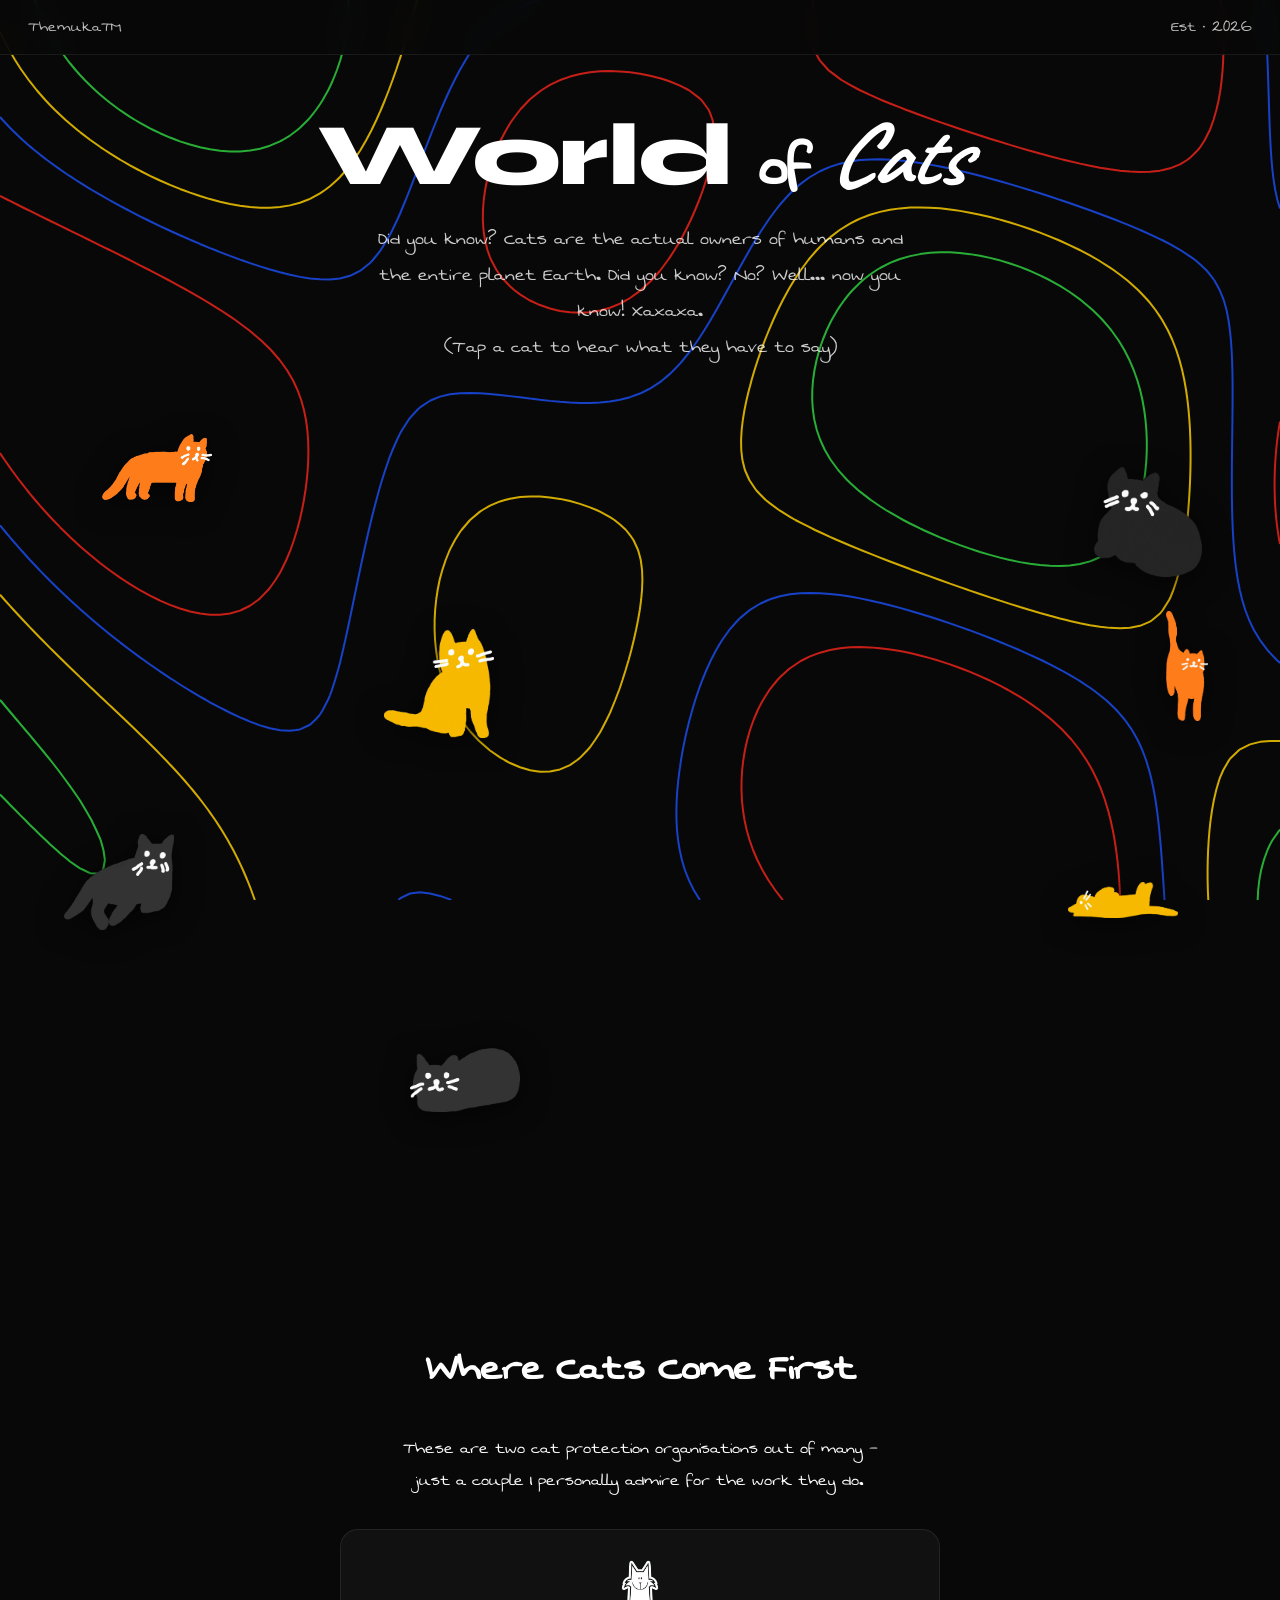
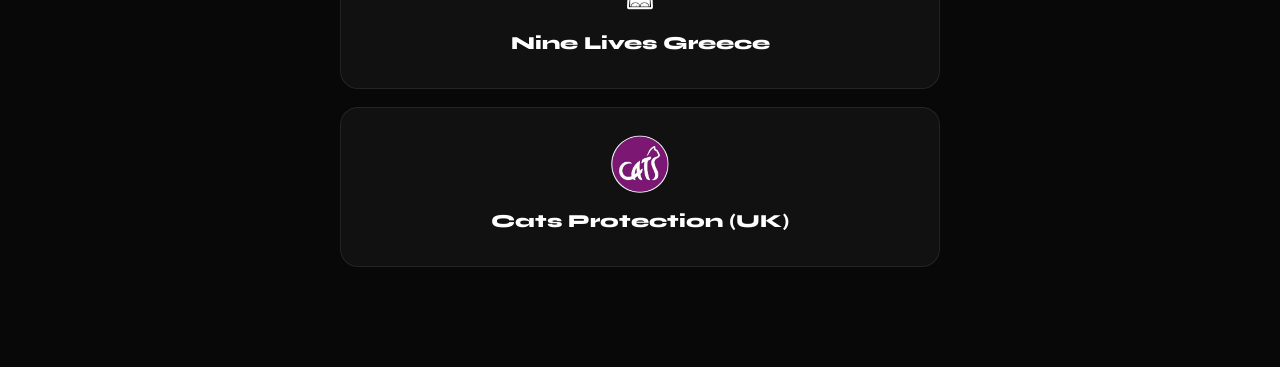
==== cats/index.html @ 342802bd "Update index.html" ====
<!DOCTYPE html>
<html lang="en">
<head>
  <meta charset="UTF-8" />
  <meta name="viewport" content="width=device-width, initial-scale=1.0" />
  <title>Themukaaa - I Love Cats</title>
  <link rel="icon" type="image/svg+xml" href="/assets/favicon.svg" />
  <link rel="stylesheet" href="/style.css" />
  <link href="https://fonts.googleapis.com/css2?family=Syne:wght@700;800&family=Caveat:wght@500;700&family=DM+Sans:wght@300;400;500&family=Swanky+and+Moo+Moo&display=swap" rel="stylesheet" />
  <style>

    /* HERO */
    .cats-hero {
      position: relative;
      z-index: 2;
      padding: 110px 28px 30px;
      text-align: center;
    }

    .cats-title {
      font-size: clamp(2.6rem, 9vw, 5.5rem);
      line-height: 1;
      letter-spacing: -0.02em;
      margin-bottom: 18px;
    }

    .cats-title .word-world {
      font-family: 'Syne', sans-serif;
      font-weight: 800;
      color: #ffffff;
    }

    .cats-title .word-of {
      font-family: 'Swanky and Moo Moo', cursive;
      font-size: 0.8em;
      color: #ffffff;
    }

    .cats-title .word-cats {
      font-family: 'Caveat', cursive;
      font-weight: 700;
      font-style: italic;
      color: #ffffff;
    }

    .cats-hero p {
      font-family: 'Swanky and Moo Moo', cursive;
      font-size: clamp(1rem, 3vw, 1.4rem);
      color: rgba(255,255,255,0.8);
      max-width: 540px;
      margin: 0 auto;
      line-height: 1.6;
    }


    .cats-tap-hint {
      font-family: 'Swanky and Moo Moo', cursive;
      font-size: clamp(0.95rem, 2.8vw, 1.2rem);
      color: rgba(255,255,255,0.55);
      margin-top: 22px;
    }

    /* CAT SCATTER FIELD */
    .cats-field {
      position: relative;
      z-index: 2;
      width: 100%;
      min-height: 900px;
      padding: 20px 0;
    }

    .cat-item {
      position: absolute;
      cursor: pointer;
      -webkit-tap-highlight-color: transparent;
    }

    .cat-img {
      width: 110px;
      height: 110px;
      object-fit: contain;
      filter: drop-shadow(0 5px 14px rgba(0,0,0,0.6));
      transition: transform 0.3s ease;
    }

    .cat-item.active .cat-img,
    .cat-item:hover .cat-img {
      transform: scale(1.08) translateY(-3px);
    }

    .cat-bubble {
      position: absolute;
      bottom: 115%;
      left: 50%;
      transform: translateX(-50%) translateY(6px);
      width: 230px;
      background: #161616;
      border: 1px solid rgba(255,255,255,0.15);
      border-radius: 16px;
      padding: 14px 16px;
      font-family: 'Swanky and Moo Moo', cursive;
      font-size: 0.95rem;
      color: rgba(255,255,255,0.85);
      line-height: 1.45;
      text-align: center;
      opacity: 0;
      pointer-events: none;
      transition: opacity 0.25s ease, transform 0.25s ease;
      z-index: 10;
      box-shadow: 0 10px 30px rgba(0,0,0,0.5);
    }

    .cat-item.active .cat-bubble {
      opacity: 1;
      transform: translateX(-50%) translateY(0);
      pointer-events: auto;
    }

    /* When cat is near left edge, shift bubble right */
    .cat-item.edge-left .cat-bubble {
      left: 0;
      transform: translateX(0) translateY(6px);
    }
    .cat-item.edge-left.active .cat-bubble {
      transform: translateX(0) translateY(0);
    }
    .cat-item.edge-left .cat-bubble::after {
      left: 30px;
      transform: translateX(0);
    }

    /* When cat is near right edge, shift bubble left */
    .cat-item.edge-right .cat-bubble {
      left: auto;
      right: 0;
      transform: translateX(0) translateY(6px);
    }
    .cat-item.edge-right.active .cat-bubble {
      transform: translateX(0) translateY(0);
    }
    .cat-item.edge-right .cat-bubble::after {
      left: auto;
      right: 30px;
      transform: translateX(0);
    }

    .cat-bubble::after {
      content: '';
      position: absolute;
      top: 100%;
      left: 50%;
      transform: translateX(-50%);
      border: 8px solid transparent;
      border-top-color: #161616;
    }

    .bubble-label {
      font-family: 'Syne', sans-serif;
      font-size: 0.7rem;
      font-weight: 700;
      letter-spacing: 0.08em;
      text-transform: uppercase;
      color: #F5C800;
      display: block;
      margin-bottom: 6px;
    }

    /* WHERE CATS COME FIRST */
    .charity-section {
      position: relative;
      z-index: 2;
      max-width: 640px;
      margin: 0 auto;
      padding: 40px 20px 100px;
      text-align: center;
    }

    .charity-heading {
      font-family: 'Swanky and Moo Moo', cursive;
      font-size: clamp(1.8rem, 6vw, 2.8rem);
      color: #ffffff;
      margin-bottom: 32px;
    }


    .charity-intro {
      font-family: 'Swanky and Moo Moo', cursive;
      font-size: clamp(1rem, 2.8vw, 1.25rem);
      color: #ffffff;
      max-width: 480px;
      margin: 0 auto 32px;
      line-height: 1.6;
    }

    .charity-grid {
      display: flex;
      flex-direction: column;
      gap: 18px;
    }

    .charity-card {
      display: flex;
      flex-direction: column;
      align-items: center;
      text-align: center;
      background: rgba(255,255,255,0.04);
      border: 1px solid rgba(255,255,255,0.08);
      border-radius: 18px;
      padding: 24px 22px;
      text-decoration: none;
      transition: background 0.3s, transform 0.3s, border-color 0.3s;
    }

    .charity-logo {
      width: 64px;
      height: 64px;
      object-fit: contain;
      margin-bottom: 14px;
    }

    .charity-card:hover {
      background: rgba(255,255,255,0.08);
      border-color: rgba(255,255,255,0.2);
      transform: translateY(-3px);
    }

    .charity-name {
      font-family: 'Syne', sans-serif;
      font-size: 1.15rem;
      font-weight: 800;
      color: #ffffff;
      margin-bottom: 10px;
    }

    .charity-desc {
      font-family: 'Swanky and Moo Moo', cursive;
      font-size: 1rem;
      color: rgba(255,255,255,0.55);
      line-height: 1.6;
      text-align: center;
    }

  </style>
</head>
<body>
  <canvas id="bgCanvas"></canvas>

  <!-- Navbar -->
  <nav class="navbar">
    <a href="/" class="nav-name" style="text-decoration:none">Themuka&#8482;</a>
    <span class="nav-est">Est · 2026</span>
  </nav>

  <!-- Hero -->
  <div class="cats-hero">
    <h1 class="cats-title">
      <span class="word-world">World </span><span class="word-of">of </span><span class="word-cats">Cats</span>
    </h1>
    <p>Did you know? Cats are the actual owners of humans and the entire planet Earth. Did you know? No? Well... now you know! Xaxaxa.</p>
    <p class="cats-tap-hint">(Tap a cat to hear what they have to say)</p>
  </div>

  <!-- Scattered cat stickers with fun facts -->
  <div class="cats-field" id="catsField">

    <div class="cat-item" style="top:2%;left:8%">
      <img src="/assets/stickers/cat-1.png" class="cat-img" alt="Cat 1" />
      <div class="cat-bubble">
        Did you know that all orange cats are crazy? Xaxax
      </div>
    </div>

    <div class="cat-item" style="top:8%;right:6%">
      <img src="/assets/stickers/cat-2.png" class="cat-img" alt="Cat 2" />
      <div class="cat-bubble">
        If I look at you and slowly blink, I'm basically saying "I love you" and "I trust you." It's the highest compliment a cat can give!
      </div>
    </div>

    <div class="cat-item" style="top:26%;left:30%">
      <img src="/assets/stickers/cat-3.png" class="cat-img" alt="Cat 3" />
      <div class="cat-bubble">
        Did you know my whiskers are as wide as my body? They help me calculate if I can fit through that tiny hole (I usually can)
      </div>
    </div>

    <div class="cat-item" style="top:24%;right:3%">
      <img src="/assets/stickers/cat-4.png" class="cat-img" alt="Cat 4" />
      <div class="cat-bubble">
        Just like your fingerprints, my nose print is 100% unique. No other cat in the world has a nose pattern like mine.
      </div>
    </div>

    <div class="cat-item" style="top:48%;left:5%">
      <img src="/assets/stickers/cat-5.png" class="cat-img" alt="Cat 5" />
      <div class="cat-bubble">
        When my whiskers twitch in my sleep, I'm probably dreaming about catching a giant laser pointer. Don't wake me up, I'm winning!
      </div>
    </div>

    <div class="cat-item" style="top:50%;right:8%">
      <img src="/assets/stickers/cat-6.png" class="cat-img" alt="Cat 6" />
      <div class="cat-bubble">
        Did you know I have legendary hearing? I can hear you opening a treat bag from three rooms away, but when you call my name... I'm just choosing to ignore you. Xaxaxa.
      </div>
    </div>

    <div class="cat-item" style="top:70%;left:32%">
      <img src="/assets/stickers/cat-7.png" class="cat-img" alt="Cat 7" />
      <div class="cat-bubble">
        Just like your fingerprints, my nose print is 100% unique. No other cat in the world has a nose pattern like mine.
      </div>
    </div>

  </div>

  <!-- Where Cats Come First -->
  <div class="charity-section">
    <h2 class="charity-heading">Where Cats Come First</h2>
    <p class="charity-intro">These are two cat protection organisations out of many — just a couple I personally admire for the work they do.</p>
    <div class="charity-grid">

      <a class="charity-card" href="https://www.ninelivesgreece.com/" target="_blank" rel="noopener">
        <img src="/assets/photos/nlg.svg" class="charity-logo" alt="Nine Lives Greece" />
        <p class="charity-name">Nine Lives Greece</p>
      </a>

      <a class="charity-card" href="https://www.cats.org.uk/" target="_blank" rel="noopener">
        <img src="/assets/photos/cpuk.svg" class="charity-logo" alt="Cats Protection UK" />
        <p class="charity-name">Cats Protection (UK)</p>
      </a>

    </div>
  </div>

  <script src="/script.js"></script>
  <script>
    // Tap to open/close fun fact bubbles - works on mobile and desktop
    const catItems = document.querySelectorAll('.cat-item');

    // Detect cats near screen edges and tag them so bubble shifts inward
    function tagEdgeCats() {
      const screenW = window.innerWidth;
      catItems.forEach(item => {
        item.classList.remove('edge-left', 'edge-right');
        const rect = item.getBoundingClientRect();
        const centerX = rect.left + rect.width / 2;

        if (centerX < 140) {
          item.classList.add('edge-left');
        } else if (centerX > screenW - 140) {
          item.classList.add('edge-right');
        }
      });
    }

    tagEdgeCats();
    window.addEventListener('resize', tagEdgeCats);

    catItems.forEach(item => {
      item.addEventListener('click', (e) => {
        e.stopPropagation();
        const wasActive = item.classList.contains('active');
        catItems.forEach(c => c.classList.remove('active'));
        if (!wasActive) {
          item.classList.add('active');
        }
      });
    });

    // Tap anywhere else closes the open bubble
    document.addEventListener('click', () => {
      catItems.forEach(c => c.classList.remove('active'));
    });
  </script>
</body>
</html>
---- style.css ----
/* THEMUKAAA.COM - Stylesheet v3 */

* {
  box-sizing: border-box;
  margin: 0;
  padding: 0;
}

:root {
  --red: #E8241A;
  --blue: #1A4CE8;
  --yellow: #F5C800;
  --green: #2ECC40;
  --white: #FFFFFF;
  --black: #080808;
}

html {
  scroll-behavior: smooth;
}

body {
  background: #080808;
  color: #ffffff;
  font-family: 'DM Sans', sans-serif;
  overflow-x: hidden;
}

/* CANVAS BACKGROUND */
#bgCanvas {
  position: fixed;
  top: 0;
  left: 0;
  width: 100%;
  height: 100%;
  z-index: 0;
  opacity: 1;
  pointer-events: none;
}

/* NAVBAR */
.navbar {
  position: fixed;
  top: 0;
  left: 0;
  right: 0;
  z-index: 100;
  display: flex;
  align-items: center;
  justify-content: space-between;
  padding: 14px 28px;
  background: rgba(8, 8, 8, 0.9);
  backdrop-filter: blur(10px);
  border-bottom: 1px solid rgba(255, 255, 255, 0.07);
}

.nav-name {
  font-family: 'Swanky and Moo Moo', cursive;
  font-size: 1.1rem;
  color: rgba(255, 255, 255, 0.75);
}

.nav-est {
  font-family: 'Swanky and Moo Moo', cursive;
  font-size: 1.1rem;
  color: rgba(255, 255, 255, 0.75);
}

.nav-logo img {
  height: 44px;
  width: 44px;
  object-fit: contain;
}

/* HERO */
.hero {
  position: relative;
  z-index: 1;
  min-height: 100vh;
  display: flex;
  flex-direction: column;
  align-items: center;
  justify-content: center;
  padding: 100px 24px 80px;
  overflow: hidden;
}

.hero-text {
  text-align: center;
  position: relative;
  z-index: 2;
}

.welcome-line {
  font-family: 'Swanky and Moo Moo', cursive;
  font-size: clamp(2rem, 5vw, 3rem);
  color: rgba(255, 255, 255, 0.9);
  margin-bottom: 8px;
}

.hero-title {
  font-size: clamp(3rem, 10vw, 6.5rem);
  line-height: 0.93;
  letter-spacing: -0.02em;
}

.port {
  font-family: 'Syne', sans-serif;
  font-weight: 800;
  color: #ffffff;
}

.folio {
  font-family: 'Caveat', cursive;
  font-weight: 700;
  color: #ffffff;
  font-style: italic;
}

/* FLOATING SHAPE IMAGES */
.deco-shape {
  position: absolute;
  pointer-events: none;
  z-index: 1;
  animation: floatShape linear infinite;
  filter: drop-shadow(0 4px 12px rgba(0,0,0,0.4));
}

@keyframes floatShape {
  0%   { transform: translateY(0px) rotate(0deg); }
  33%  { transform: translateY(-12px) rotate(6deg); }
  66%  { transform: translateY(7px) rotate(-4deg); }
  100% { transform: translateY(0px) rotate(0deg); }
}


/* HERO LOGO */
.hero-logo {
  margin-bottom: 20px;
}

.hero-logo img {
  height: 70px;
  width: 70px;
  object-fit: contain;
  filter: invert(1);
}

/* DIGITAL GARDEN */
.digital-garden {
  font-family: 'Swanky and Moo Moo', cursive;
  font-size: clamp(1rem, 3vw, 1.5rem);
  color: rgba(255, 255, 255, 0.45);
  margin-top: 8px;
  letter-spacing: 0.02em;
}

/* SCROLL HINT */
.scroll-hint {
  position: absolute;
  bottom: 28px;
  left: 50%;
  transform: translateX(-50%);
  display: flex;
  flex-direction: column;
  align-items: center;
  gap: 4px;
  font-family: 'Swanky and Moo Moo', cursive;
  font-size: 1rem;
  color: rgba(255, 255, 255, 0.4);
  animation: scrollBounce 2s ease-in-out infinite;
  z-index: 2;
}

@keyframes scrollBounce {
  0%, 100% { transform: translateX(-50%) translateY(0); }
  50%       { transform: translateX(-50%) translateY(7px); }
}

/* STICKERS SECTION */
.stickers-section {
  position: relative;
  z-index: 1;
}

.stickers-canvas {
  position: relative;
  width: 100%;
  min-height: 950px;
  padding: 60px 40px;
}

.sticker-item {
  position: absolute;
  display: flex;
  flex-direction: column;
  align-items: center;
  gap: 8px;
  text-align: center;
  max-width: 120px;
  cursor: default;
}

.sticker-item[data-modal] {
  cursor: pointer;
}

.sticker-item[data-modal]:hover .sticker-img {
  filter: drop-shadow(0 5px 12px rgba(0, 0, 0, 0.6));
  transform: scale(1.07) translateY(-4px);
}

.sticker-item.no-modal:hover .sticker-img {
  filter: drop-shadow(0 5px 12px rgba(0, 0, 0, 0.6));
  transform: scale(1.04) translateY(-2px);
}

.sticker-img {
  width: 100px;
  height: 100px;
  object-fit: contain;
  filter: drop-shadow(0 5px 12px rgba(0, 0, 0, 0.6));
  transition: filter 0.3s ease, transform 0.3s ease;
}

.sticker-label {
  font-family: 'Swanky and Moo Moo', cursive;
  font-size: 1.05rem;
  color: rgba(255, 255, 255, 0.8);
  line-height: 1.2;
  white-space: nowrap;
}


/* STICKER LINKS */
.sticker-link {
  text-decoration: none;
  color: inherit;
  cursor: pointer;
}

.sticker-link:hover .sticker-img {
  filter: drop-shadow(0 5px 12px rgba(0, 0, 0, 0.6));
  transform: scale(1.07) translateY(-4px);
}

.sticker-link:hover .sticker-label {
  color: rgba(255, 255, 255, 1);
}

/* MADE BY ME SECTION */
.made-section {
  position: relative;
  z-index: 1;
  min-height: 100vh;
  display: flex;
  flex-direction: column;
  align-items: center;
  justify-content: center;
  padding: 80px 24px 100px;
  overflow: hidden;
}

.made-title-wrap {
  text-align: center;
  margin-bottom: 60px;
  position: relative;
  z-index: 2;
  width: 100%;
}

.made-inline {
  display: flex;
  flex-wrap: wrap;
  justify-content: center;
  align-items: baseline;
  gap: 0 12px;
}

.made-sub {
  font-family: 'Swanky and Moo Moo', cursive;
  font-size: clamp(1.3rem, 3.5vw, 2rem);
  color: rgba(255, 255, 255, 0.75);
  margin-bottom: 6px;
}

.made-title {
  font-family: 'Syne', sans-serif;
  font-size: clamp(1.8rem, 5vw, 3.2rem);
  font-weight: 800;
  color: #ffffff;
  letter-spacing: -0.02em;
}

.brands-grid {
  display: grid;
  grid-template-columns: repeat(2, 1fr);
  gap: 24px 32px;
  position: relative;
  z-index: 2;
  max-width: 480px;
  width: 100%;
}

.brand-item {
  display: flex;
  flex-direction: column;
  align-items: center;
  gap: 10px;
  padding: 20px 16px;
  border: 1px solid rgba(255, 255, 255, 0.09);
  border-radius: 16px;
  background: rgba(255, 255, 255, 0.02);
  cursor: pointer;
  transition: background 0.3s ease, border-color 0.3s ease, transform 0.3s ease;
}

.brand-item:hover {
  background: rgba(255, 255, 255, 0.06);
  border-color: rgba(255, 255, 255, 0.2);
  transform: translateY(-4px);
}

.brand-item img {
  height: 50px;
  object-fit: contain;
  max-width: 100%;
}

.brand-item span {
  font-family: 'DM Sans', sans-serif;
  font-size: 0.8rem;
  font-weight: 400;
  letter-spacing: 0.06em;
  color: rgba(255, 255, 255, 0.55);
  text-transform: uppercase;
}

/* FOOTER */
.footer {
  position: relative;
  z-index: 1;
  display: grid;
  grid-template-columns: repeat(3, 1fr);
  gap: 24px;
  padding: 48px 36px 32px;
  border-top: 1px solid rgba(255, 255, 255, 0.08);
  background: rgba(0, 0, 0, 0.5);
}

.footer-col {
  display: flex;
  flex-direction: column;
  gap: 10px;
}

.footer-col h4 {
  font-family: 'Swanky and Moo Moo', cursive;
  font-size: 1.2rem;
  color: rgba(255, 255, 255, 0.9);
  margin-bottom: 4px;
}

.footer-col a {
  font-family: 'Swanky and Moo Moo', cursive;
  font-size: 1.05rem;
  color: rgba(255, 255, 255, 0.45);
  text-decoration: none;
  transition: color 0.2s ease;
}

.footer-col a:hover {
  color: rgba(255, 255, 255, 0.85);
}

.footer-copy {
  grid-column: 1 / -1;
  text-align: center;
  font-family: 'Swanky and Moo Moo', cursive;
  font-size: 1rem;
  color: rgba(255, 255, 255, 0.25);
  padding-top: 20px;
  border-top: 1px solid rgba(255, 255, 255, 0.05);
  margin-top: 8px;
}

/* RESPONSIVE */
@media (max-width: 480px) {
  .navbar {
    padding: 12px 18px;
  }

  .nav-logo img {
    height: 36px;
    width: 36px;
  }

  .stickers-canvas {
    min-height: 820px;
  }

  .sticker-img {
    width: 82px;
    height: 82px;
  }

  .sticker-item {
    max-width: 100px;
  }

  .brands-grid {
    gap: 16px;
  }

  .footer {
    grid-template-columns: 1fr;
    padding: 36px 20px 28px;
    gap: 20px;
  }

  .footer-copy {
    grid-column: 1;
  }
}

/* SUB PAGES */
.page-content {
  position: relative;
  z-index: 1;
  min-height: 100vh;
  padding: 120px 28px 80px;
  max-width: 600px;
  margin: 0 auto;
}

.page-title {
  font-family: 'Swanky and Moo Moo', cursive;
  font-size: clamp(2.5rem, 8vw, 4rem);
  color: #ffffff;
  margin-bottom: 32px;
}

.page-body {
  font-family: 'Swanky and Moo Moo', cursive;
  font-size: 1.2rem;
  color: rgba(255, 255, 255, 0.7);
  line-height: 1.8;
}

.anime-list {
  list-style: none;
  display: flex;
  flex-direction: column;
  gap: 4px;
  counter-reset: anime-counter;
}

.anime-list li {
  counter-increment: anime-counter;
  font-family: 'Swanky and Moo Moo', cursive;
  font-size: 1.4rem;
  color: rgba(255, 255, 255, 0.85);
  padding: 14px 0;
  border-bottom: 1px solid rgba(255, 255, 255, 0.07);
}

.anime-list li::before {
  content: counter(anime-counter) ". ";
  color: #F5C800;
  font-weight: 700;
}

.music-list {
  list-style: none;
  display: flex;
  flex-direction: column;
  gap: 4px;
}

.music-list li {
  font-family: 'Swanky and Moo Moo', cursive;
  font-size: 1.4rem;
  color: rgba(255, 255, 255, 0.85);
  padding: 14px 0;
  border-bottom: 1px solid rgba(255, 255, 255, 0.07);
}

/* LEGAL PAGE */
.legal-heading {
  font-family: 'Swanky and Moo Moo', cursive;
  font-size: 1.8rem;
  color: rgba(255, 255, 255, 0.85);
  margin-top: 40px;
  margin-bottom: 14px;
}

.legal-updated {
  font-family: 'Swanky and Moo Moo', cursive;
  font-size: 1rem;
  color: rgba(255, 255, 255, 0.3);
  margin-top: 48px;
}
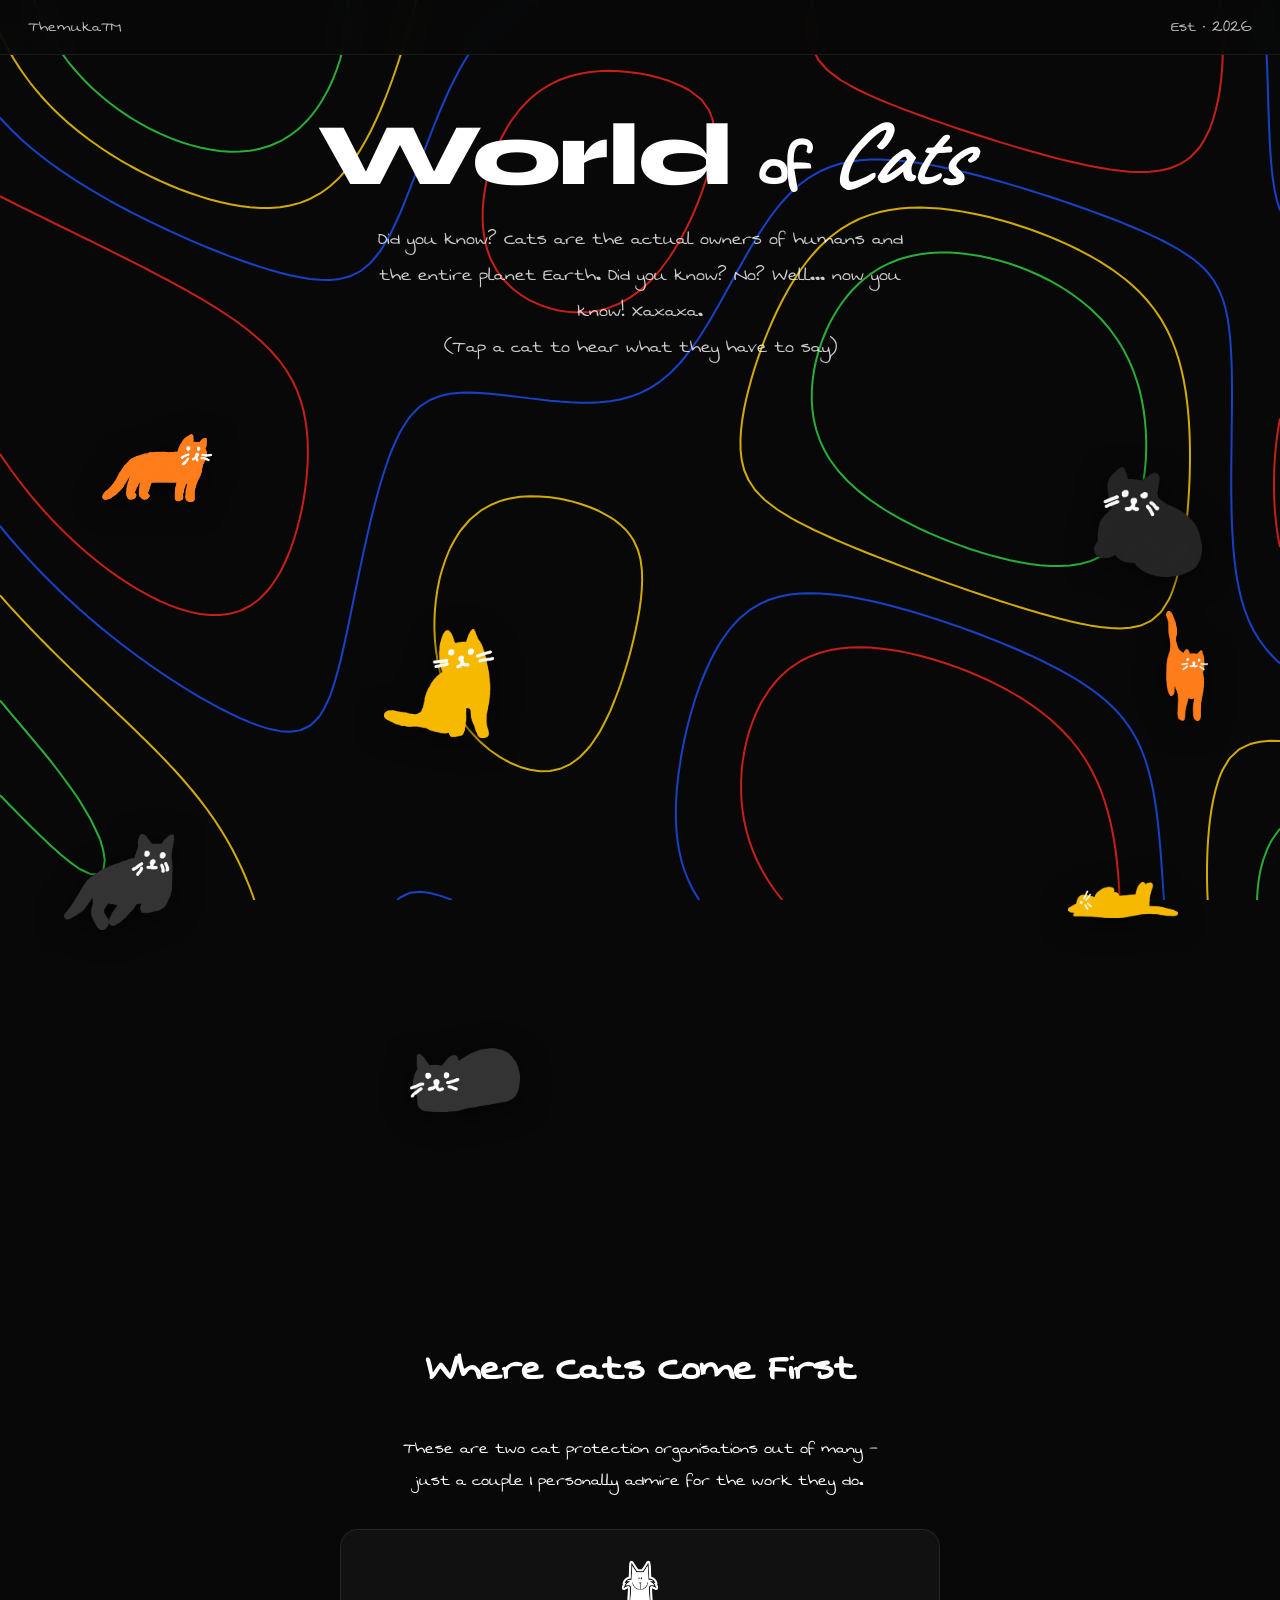
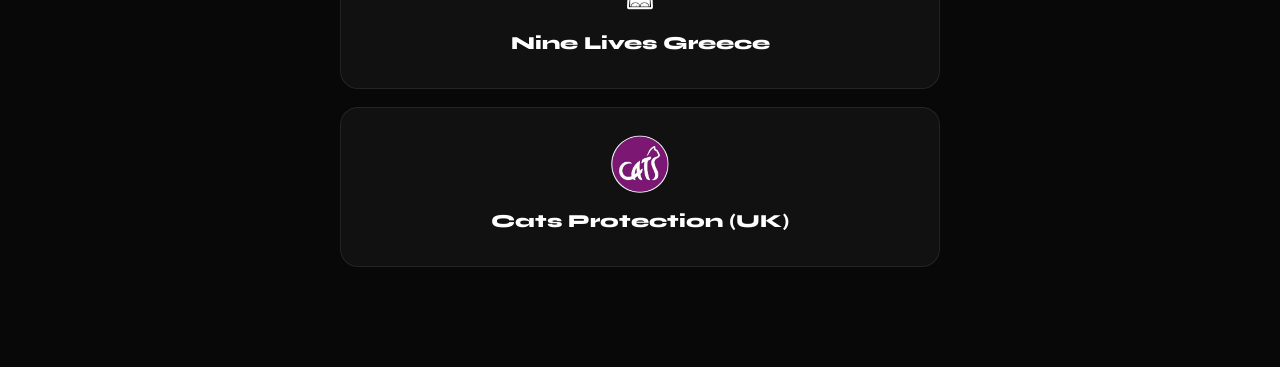
==== commit 2ee4c864: "Fix HTML encoding issues in index.html" ====
--- a/cats/index.html
+++ b/cats/index.html
@@ -287,7 +287,7 @@
     <div class="cat-item" style="top:24%;right:3%">
       <img src="/assets/stickers/cat-4.png" class="cat-img" alt="Cat 4" />
       <div class="cat-bubble">
-        Just like your fingerprints, my nose print is 100% unique. No other cat in the world has a nose pattern like mine.
+        Physics has nothing on me.
       </div>
     </div>
 
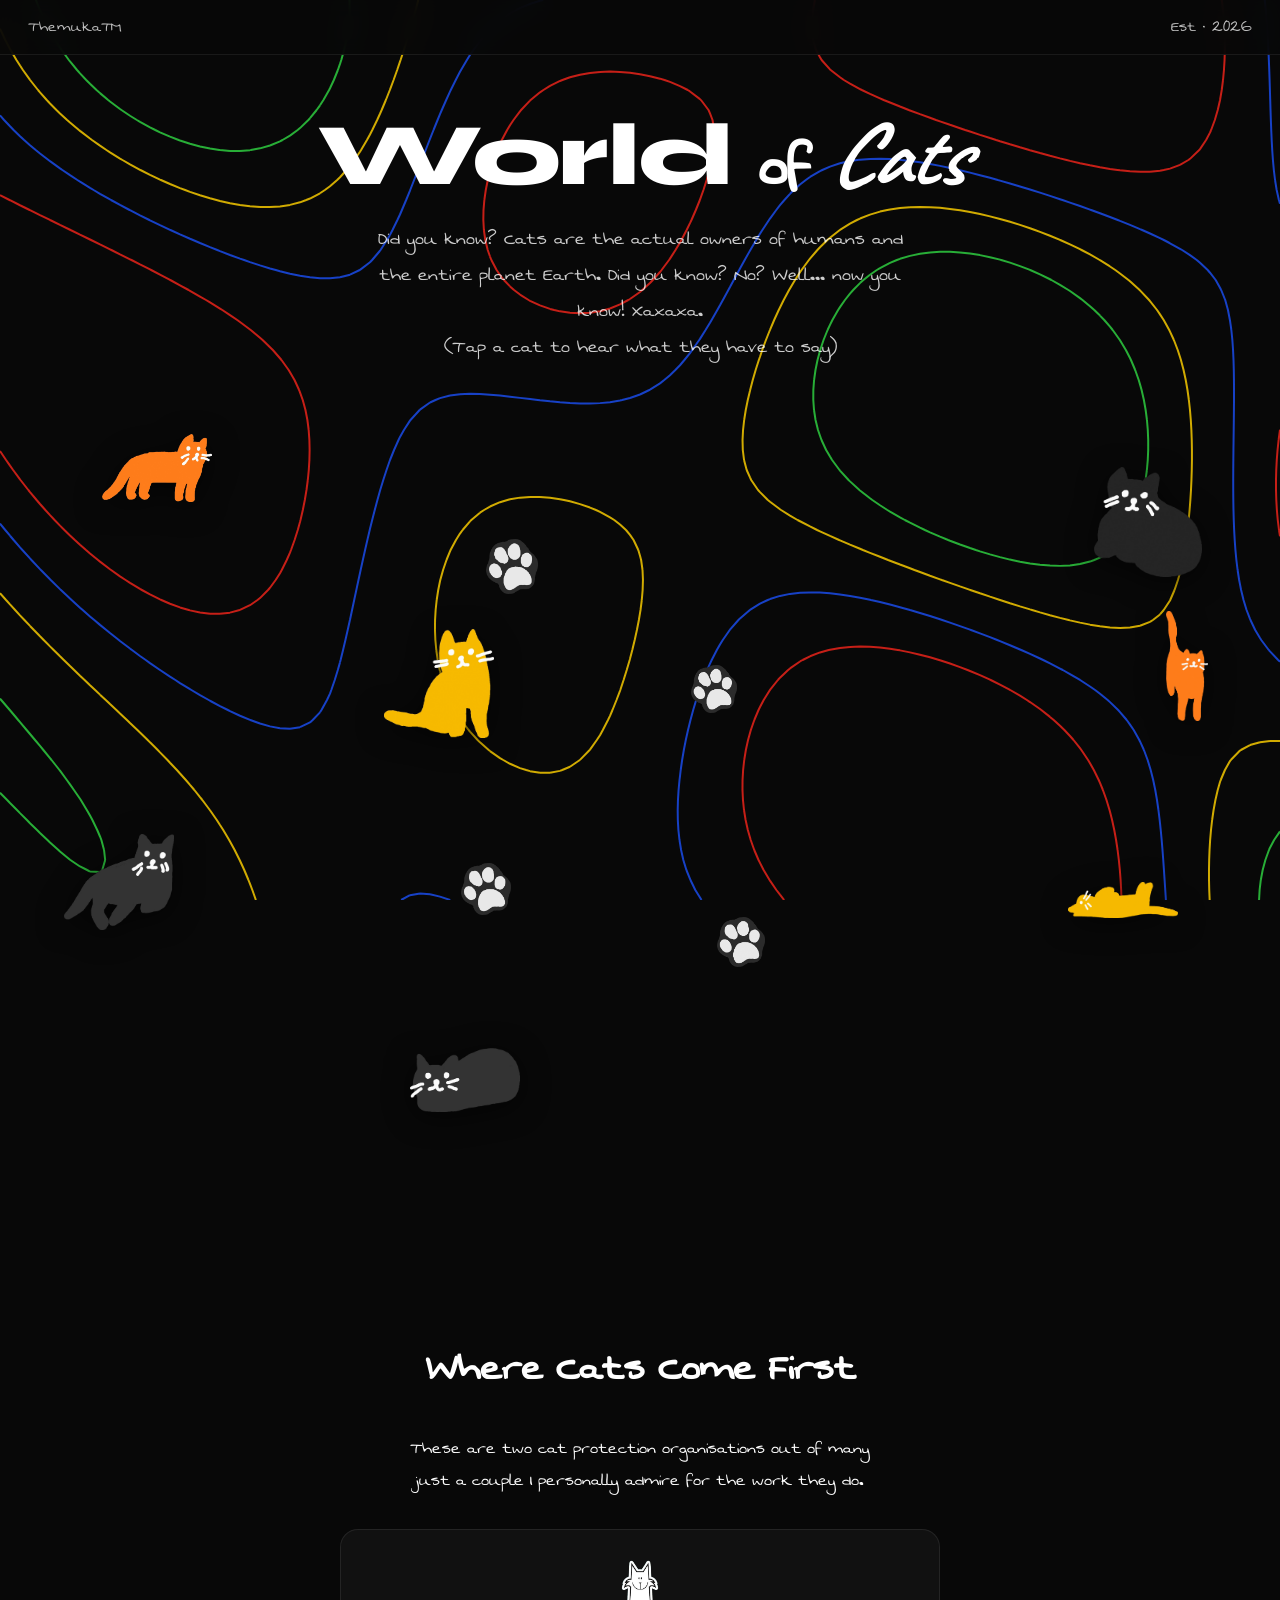
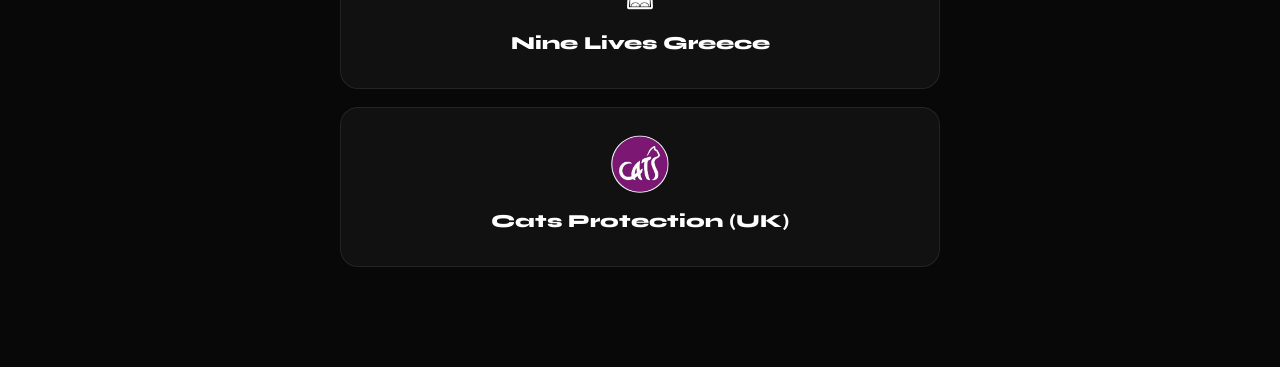
==== commit a5ed6129: "Fix HTML encoding issues in index.html" ====
--- a/cats/index.html
+++ b/cats/index.html
@@ -60,6 +60,14 @@
       margin-top: 22px;
     }
 
+
+    .cat-paw {
+      position: absolute;
+      pointer-events: none;
+      z-index: 1;
+      animation: floatShape linear infinite;
+    }
+
     /* CAT SCATTER FIELD */
     .cats-field {
       position: relative;
@@ -280,7 +288,7 @@
     <div class="cat-item" style="top:26%;left:30%">
       <img src="/assets/stickers/cat-3.png" class="cat-img" alt="Cat 3" />
       <div class="cat-bubble">
-        Did you know my whiskers are as wide as my body? They help me calculate if I can fit through that tiny hole (I usually can)
+        Did you know my whiskers are as wide as my body? They help me calculate if I can fit through that tiny hole (I usually can.)
       </div>
     </div>
 
@@ -301,9 +309,15 @@
     <div class="cat-item" style="top:50%;right:8%">
       <img src="/assets/stickers/cat-6.png" class="cat-img" alt="Cat 6" />
       <div class="cat-bubble">
-        Did you know I have legendary hearing? I can hear you opening a treat bag from three rooms away, but when you call my name... I'm just choosing to ignore you. Xaxaxa.
-      </div>
-    </div>
+        Did you know I have legendary hearing? I can hear you opening a treat bag from three rooms away, but when you call my name... I'm just choosing to ignore you Xaxaxa.
+      </div>
+    </div>
+
+    <!-- Cat paws scattered in the gaps -->
+    <img src="/assets/stickers/cat-paw-1.png" class="cat-paw" style="top:16%;left:38%;width:52px;animation-delay:0.5s;animation-duration:8s" alt="" />
+    <img src="/assets/stickers/cat-paw-2.png" class="cat-paw" style="top:30%;left:54%;width:46px;animation-delay:2s;animation-duration:10s" alt="" />
+    <img src="/assets/stickers/cat-paw-3.png" class="cat-paw" style="top:52%;left:36%;width:50px;animation-delay:1s;animation-duration:7s" alt="" />
+    <img src="/assets/stickers/cat-paw-4.png" class="cat-paw" style="top:58%;left:56%;width:48px;animation-delay:1.8s;animation-duration:9s" alt="" />
 
     <div class="cat-item" style="top:70%;left:32%">
       <img src="/assets/stickers/cat-7.png" class="cat-img" alt="Cat 7" />
@@ -317,7 +331,7 @@
   <!-- Where Cats Come First -->
   <div class="charity-section">
     <h2 class="charity-heading">Where Cats Come First</h2>
-    <p class="charity-intro">These are two cat protection organisations out of many — just a couple I personally admire for the work they do.</p>
+    <p class="charity-intro">These are two cat protection organisations out of many just a couple I personally admire for the work they do.</p>
     <div class="charity-grid">
 
       <a class="charity-card" href="https://www.ninelivesgreece.com/" target="_blank" rel="noopener">
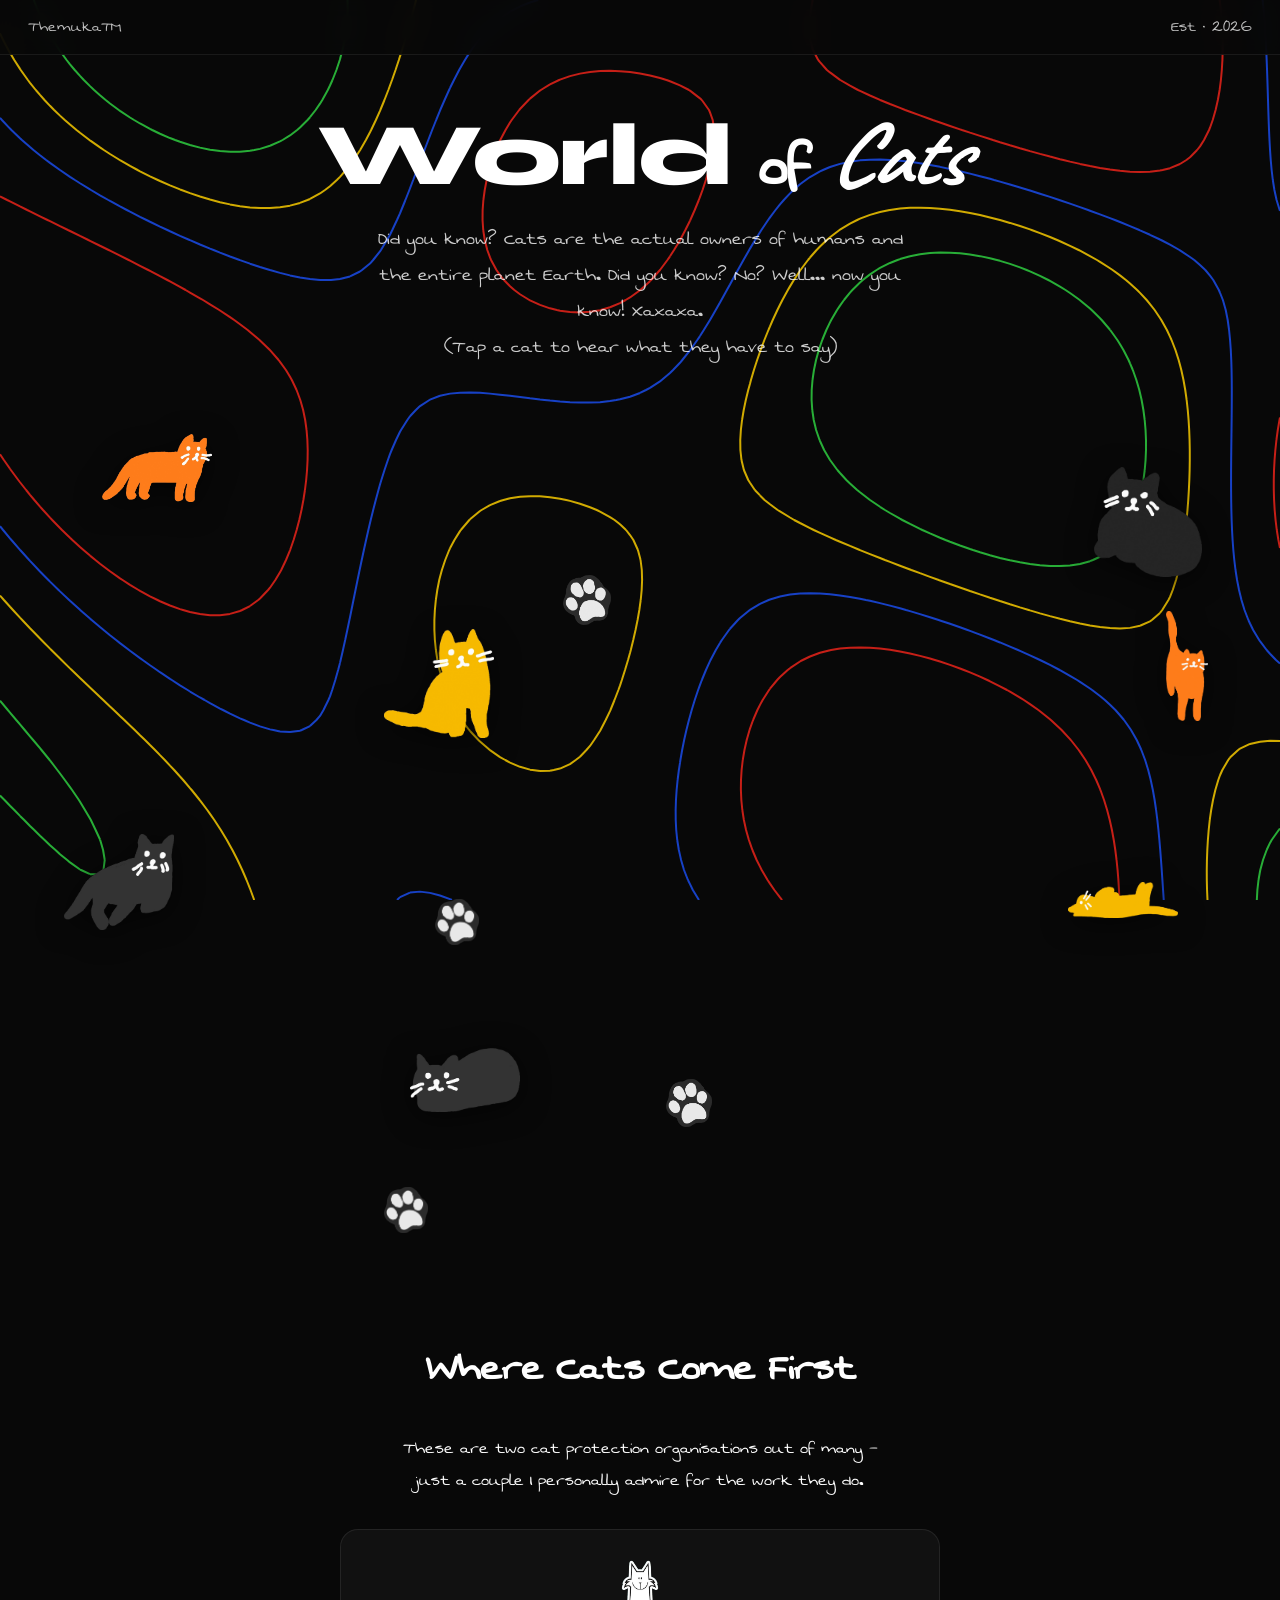
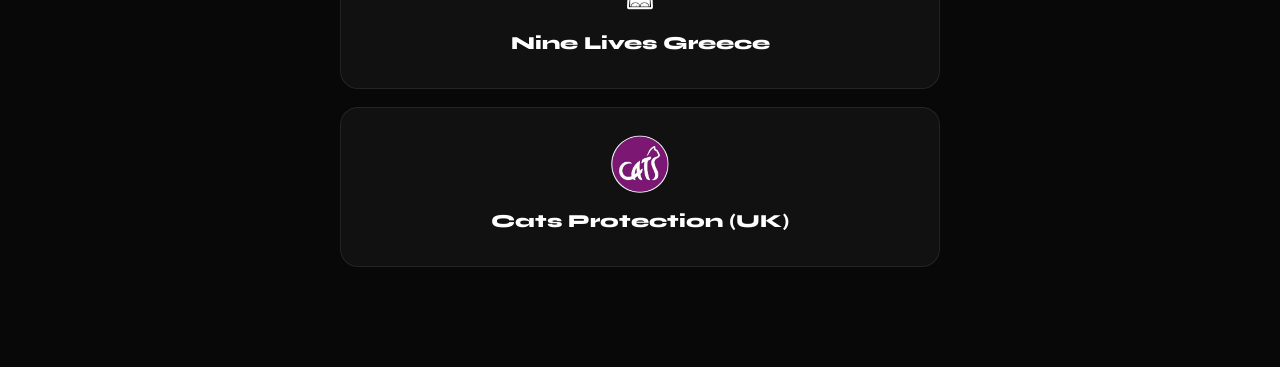
==== commit bb40fbd0: "Fix HTML encoding issues in index.html" ====
--- a/cats/index.html
+++ b/cats/index.html
@@ -64,7 +64,7 @@
     .cat-paw {
       position: absolute;
       pointer-events: none;
-      z-index: 1;
+      z-index: 0;
       animation: floatShape linear infinite;
     }
 
@@ -314,10 +314,10 @@
     </div>
 
     <!-- Cat paws scattered in the gaps -->
-    <img src="/assets/stickers/cat-paw-1.png" class="cat-paw" style="top:16%;left:38%;width:52px;animation-delay:0.5s;animation-duration:8s" alt="" />
-    <img src="/assets/stickers/cat-paw-2.png" class="cat-paw" style="top:30%;left:54%;width:46px;animation-delay:2s;animation-duration:10s" alt="" />
-    <img src="/assets/stickers/cat-paw-3.png" class="cat-paw" style="top:52%;left:36%;width:50px;animation-delay:1s;animation-duration:7s" alt="" />
-    <img src="/assets/stickers/cat-paw-4.png" class="cat-paw" style="top:58%;left:56%;width:48px;animation-delay:1.8s;animation-duration:9s" alt="" />
+    <img src="/assets/stickers/cat-paw-1.png" class="cat-paw" style="top:20%;left:44%;width:48px;animation-delay:0.5s;animation-duration:8s" alt="" />
+    <img src="/assets/stickers/cat-paw-2.png" class="cat-paw" style="top:56%;left:34%;width:44px;animation-delay:2s;animation-duration:10s" alt="" />
+    <img src="/assets/stickers/cat-paw-3.png" class="cat-paw" style="top:76%;left:52%;width:46px;animation-delay:1s;animation-duration:7s" alt="" />
+    <img src="/assets/stickers/cat-paw-4.png" class="cat-paw" style="top:88%;left:30%;width:44px;animation-delay:1.8s;animation-duration:9s" alt="" />
 
     <div class="cat-item" style="top:70%;left:32%">
       <img src="/assets/stickers/cat-7.png" class="cat-img" alt="Cat 7" />
@@ -331,7 +331,7 @@
   <!-- Where Cats Come First -->
   <div class="charity-section">
     <h2 class="charity-heading">Where Cats Come First</h2>
-    <p class="charity-intro">These are two cat protection organisations out of many just a couple I personally admire for the work they do.</p>
+    <p class="charity-intro">These are two cat protection organisations out of many — just a couple I personally admire for the work they do.</p>
     <div class="charity-grid">
 
       <a class="charity-card" href="https://www.ninelivesgreece.com/" target="_blank" rel="noopener">
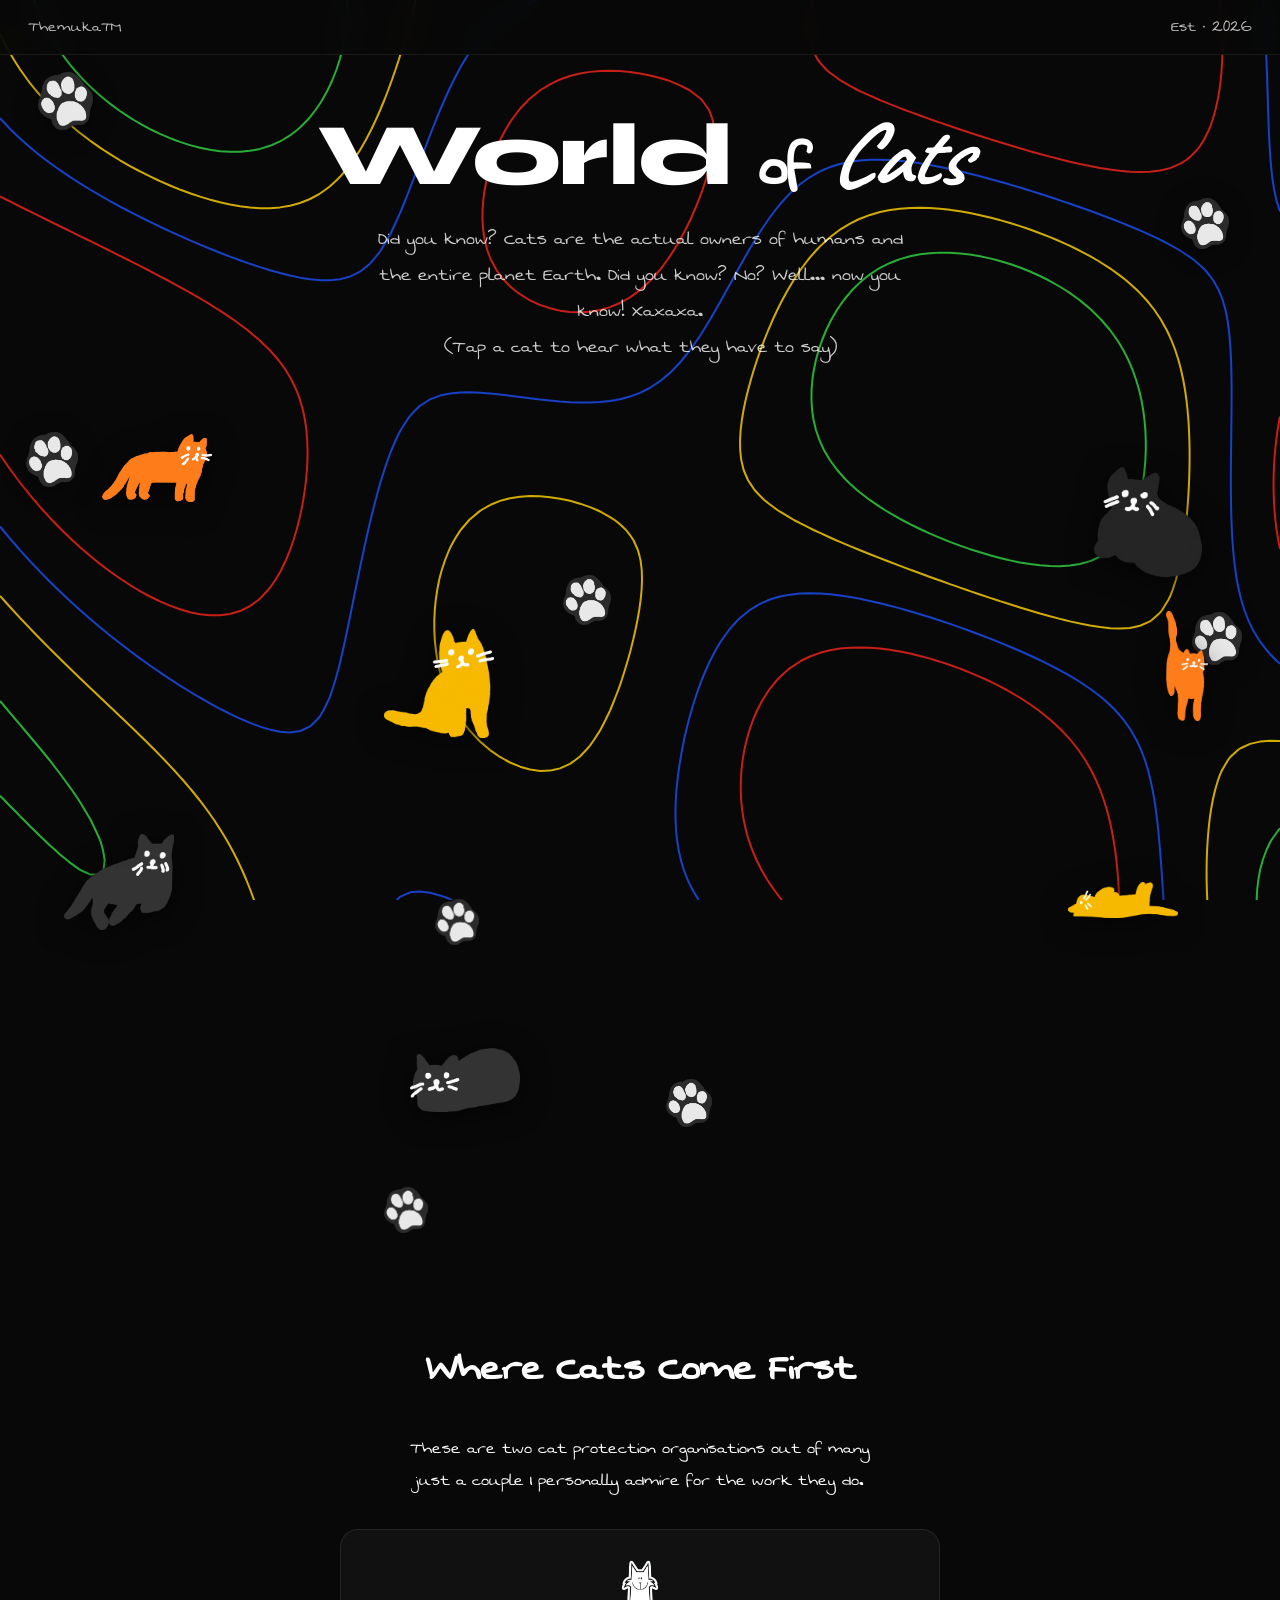
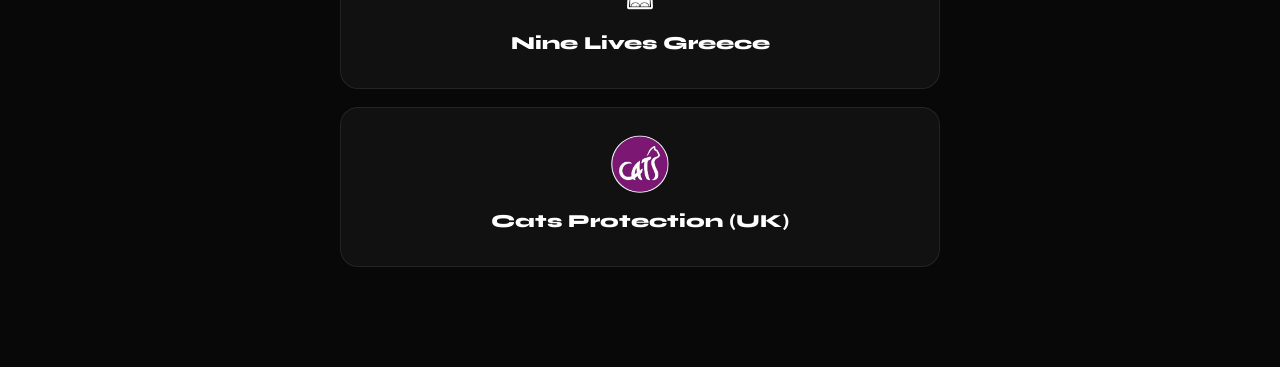
==== commit 8c4ec61d: "Fix HTML encoding issues in index.html" ====
--- a/cats/index.html
+++ b/cats/index.html
@@ -253,6 +253,12 @@
 <body>
   <canvas id="bgCanvas"></canvas>
 
+  <!-- Cat paw decorations - fixed on sides like other pages -->
+  <img src="/assets/stickers/cat-paw-1.png" class="deco-shape" style="top:8%;left:3%;width:55px;animation-delay:0.5s;animation-duration:8s" alt="" />
+  <img src="/assets/stickers/cat-paw-2.png" class="deco-shape" style="top:22%;right:4%;width:48px;animation-delay:2s;animation-duration:10s" alt="" />
+  <img src="/assets/stickers/cat-paw-3.png" class="deco-shape" style="top:48%;left:2%;width:52px;animation-delay:1s;animation-duration:7s" alt="" />
+  <img src="/assets/stickers/cat-paw-4.png" class="deco-shape" style="top:68%;right:3%;width:50px;animation-delay:1.8s;animation-duration:9s" alt="" />
+
   <!-- Navbar -->
   <nav class="navbar">
     <a href="/" class="nav-name" style="text-decoration:none">Themuka&#8482;</a>
@@ -331,7 +337,7 @@
   <!-- Where Cats Come First -->
   <div class="charity-section">
     <h2 class="charity-heading">Where Cats Come First</h2>
-    <p class="charity-intro">These are two cat protection organisations out of many — just a couple I personally admire for the work they do.</p>
+    <p class="charity-intro">These are two cat protection organisations out of many just a couple I personally admire for the work they do.</p>
     <div class="charity-grid">
 
       <a class="charity-card" href="https://www.ninelivesgreece.com/" target="_blank" rel="noopener">
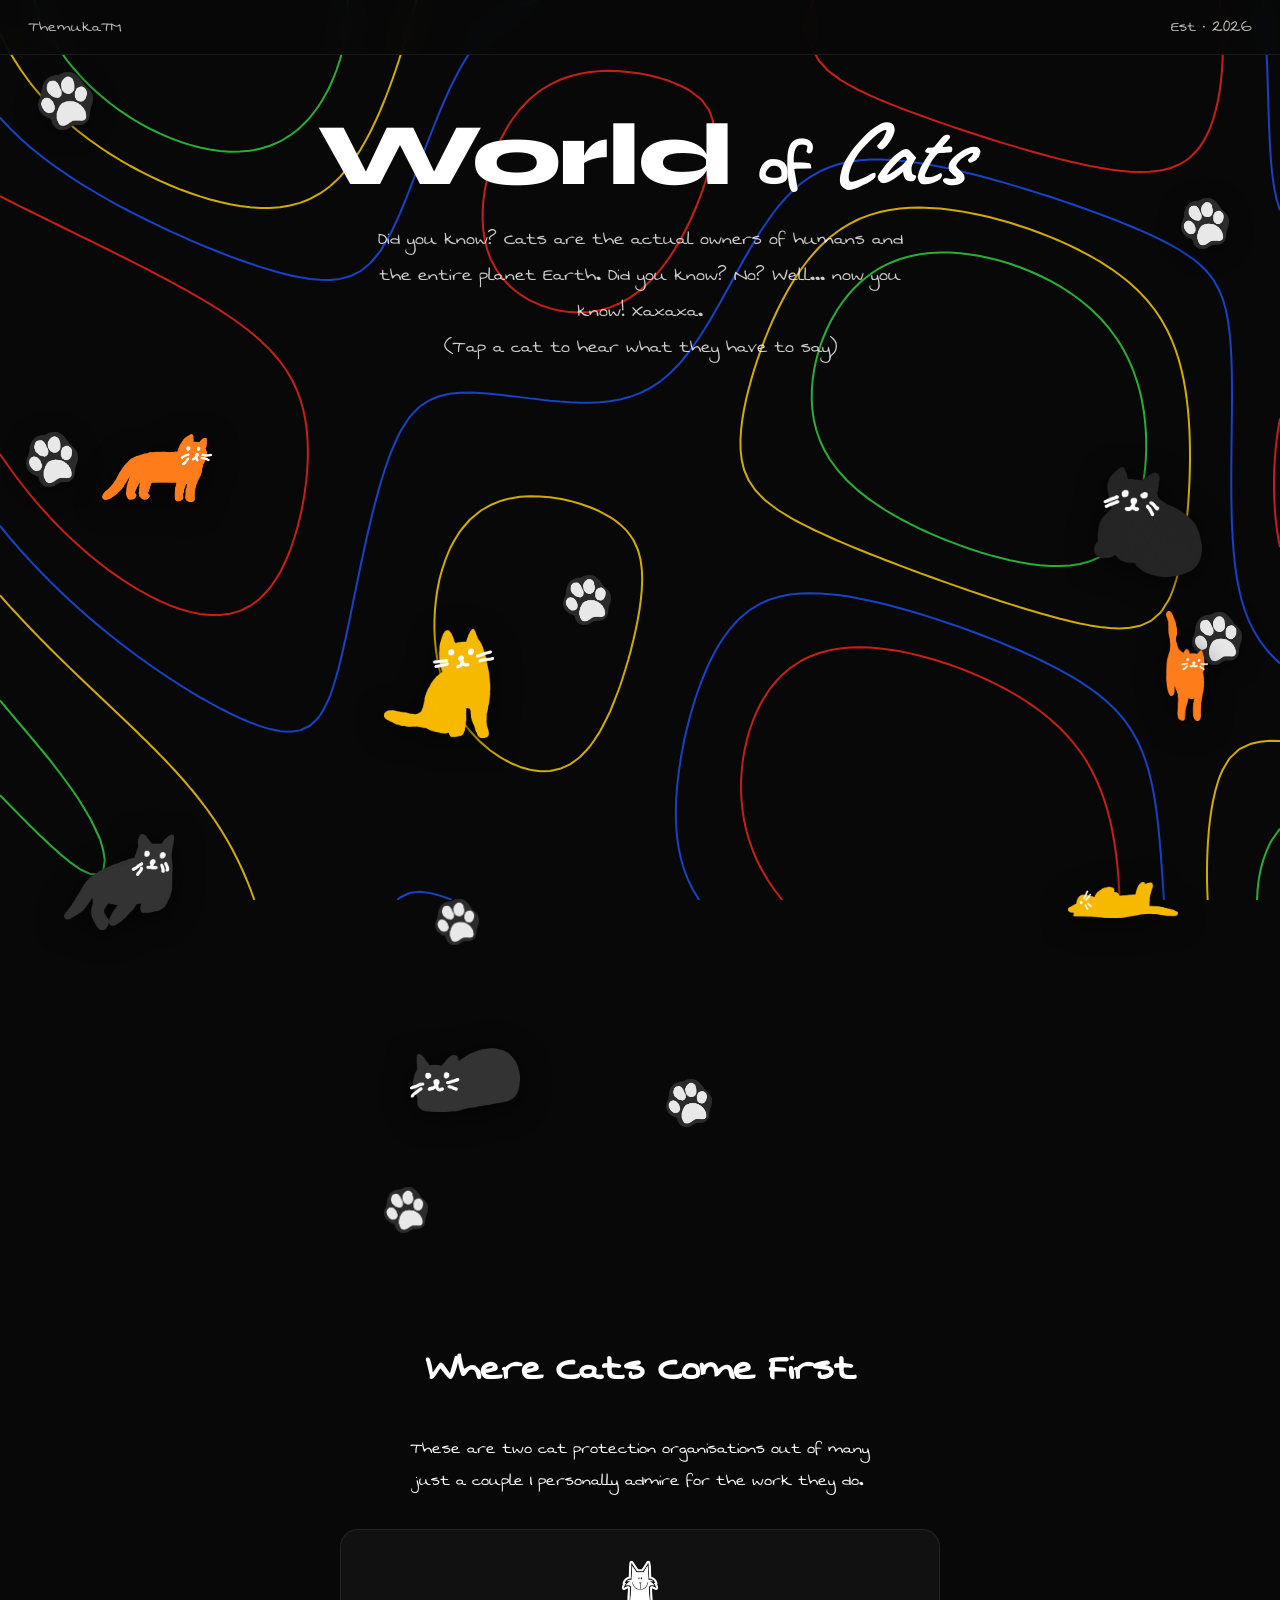
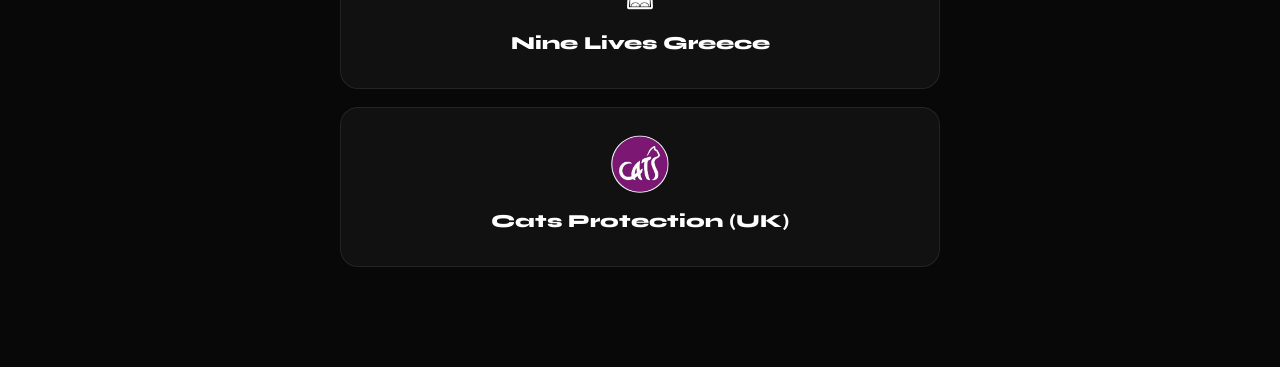
==== commit 9f7c8fd6: "Fix HTML encoding issues in index.html" ====
--- a/cats/index.html
+++ b/cats/index.html
@@ -315,7 +315,7 @@
     <div class="cat-item" style="top:50%;right:8%">
       <img src="/assets/stickers/cat-6.png" class="cat-img" alt="Cat 6" />
       <div class="cat-bubble">
-        Did you know I have legendary hearing? I can hear you opening a treat bag from three rooms away, but when you call my name... I'm just choosing to ignore you Xaxaxa.
+        Did you know I have legendary hearing? I can hear you opening a treat bag from three rooms away, but when you call my name... I'm just choosing to ignore you xaxaxa.
       </div>
     </div>
 
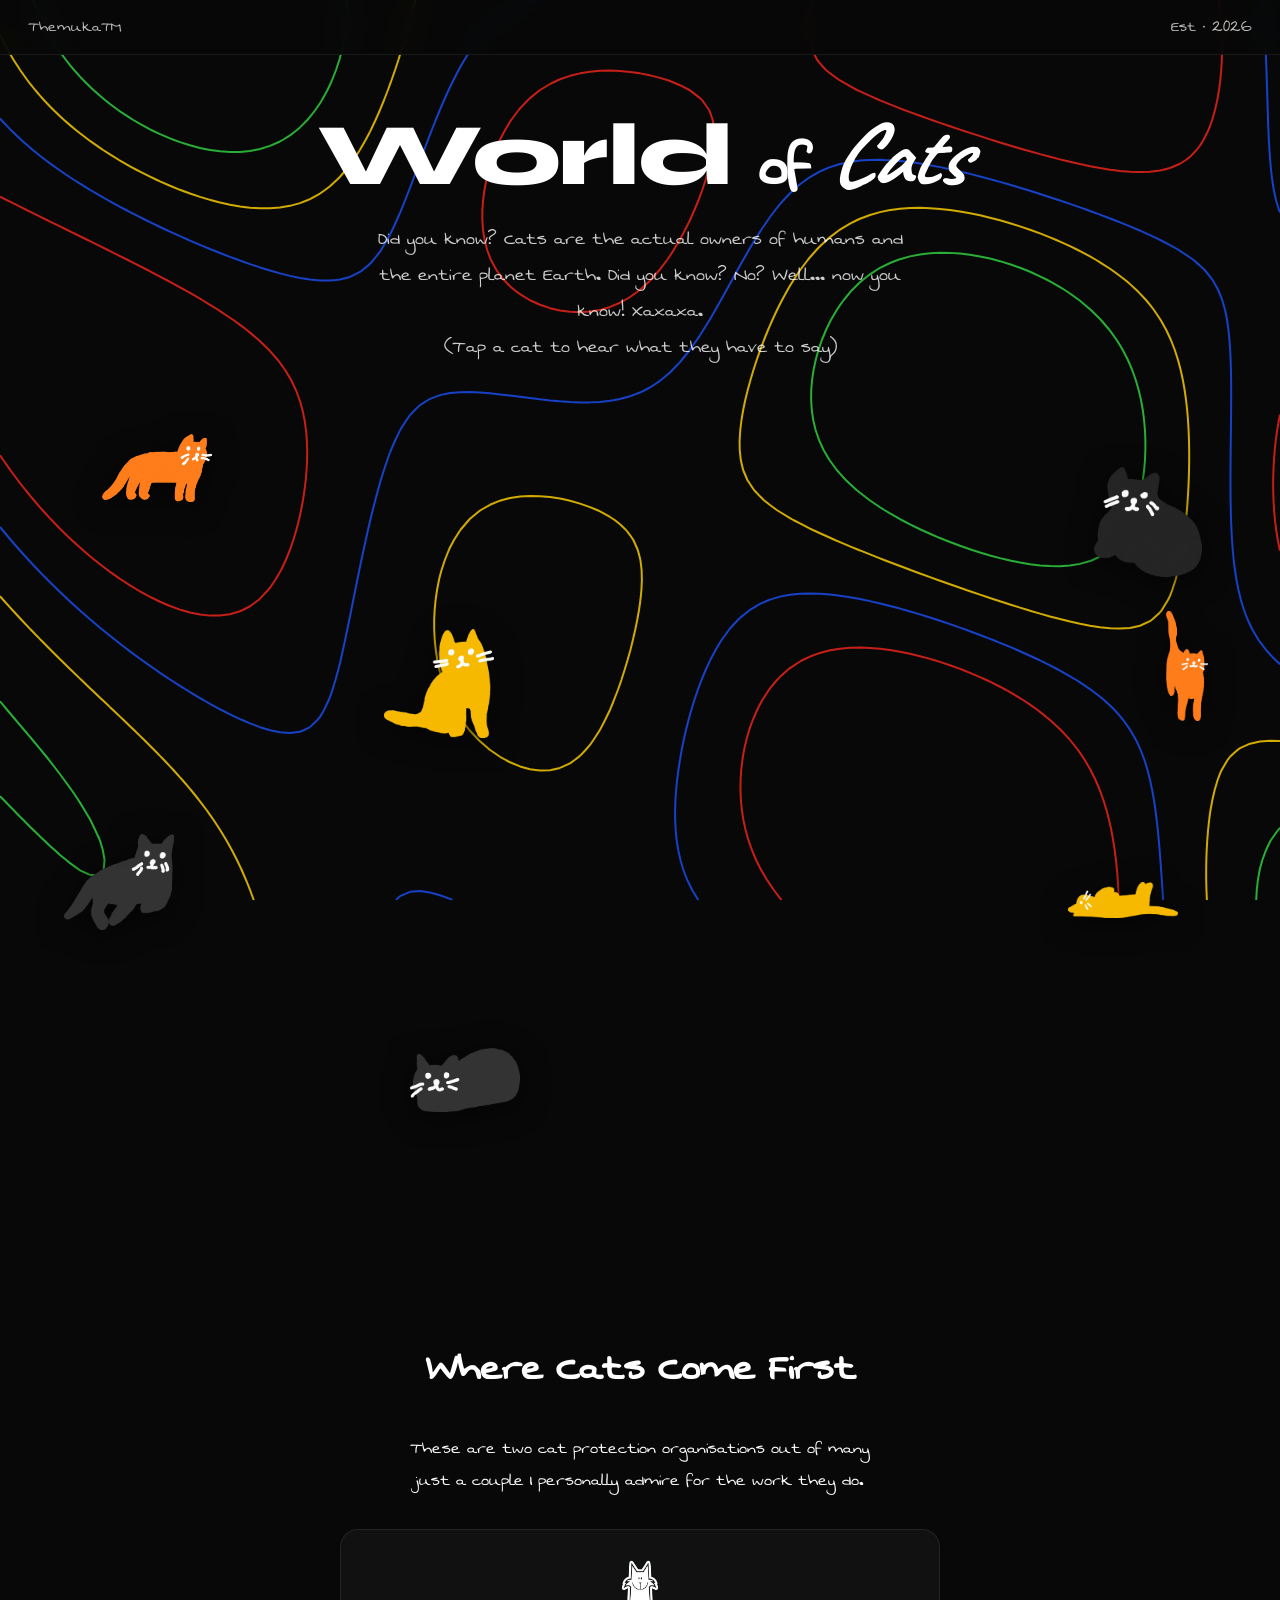
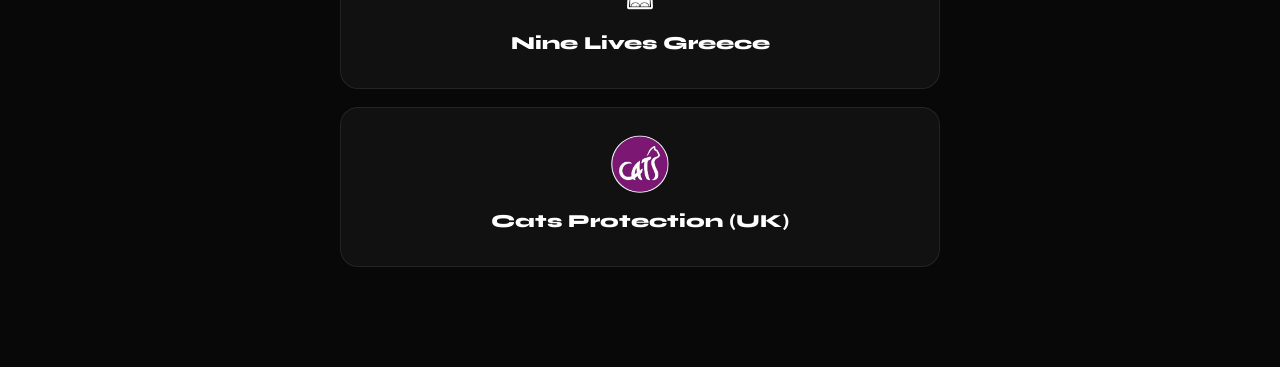
==== commit c82547ad: "Fix HTML encoding issues in index.html" ====
--- a/cats/index.html
+++ b/cats/index.html
@@ -253,12 +253,6 @@
 <body>
   <canvas id="bgCanvas"></canvas>
 
-  <!-- Cat paw decorations - fixed on sides like other pages -->
-  <img src="/assets/stickers/cat-paw-1.png" class="deco-shape" style="top:8%;left:3%;width:55px;animation-delay:0.5s;animation-duration:8s" alt="" />
-  <img src="/assets/stickers/cat-paw-2.png" class="deco-shape" style="top:22%;right:4%;width:48px;animation-delay:2s;animation-duration:10s" alt="" />
-  <img src="/assets/stickers/cat-paw-3.png" class="deco-shape" style="top:48%;left:2%;width:52px;animation-delay:1s;animation-duration:7s" alt="" />
-  <img src="/assets/stickers/cat-paw-4.png" class="deco-shape" style="top:68%;right:3%;width:50px;animation-delay:1.8s;animation-duration:9s" alt="" />
-
   <!-- Navbar -->
   <nav class="navbar">
     <a href="/" class="nav-name" style="text-decoration:none">Themuka&#8482;</a>
@@ -318,12 +312,6 @@
         Did you know I have legendary hearing? I can hear you opening a treat bag from three rooms away, but when you call my name... I'm just choosing to ignore you xaxaxa.
       </div>
     </div>
-
-    <!-- Cat paws scattered in the gaps -->
-    <img src="/assets/stickers/cat-paw-1.png" class="cat-paw" style="top:20%;left:44%;width:48px;animation-delay:0.5s;animation-duration:8s" alt="" />
-    <img src="/assets/stickers/cat-paw-2.png" class="cat-paw" style="top:56%;left:34%;width:44px;animation-delay:2s;animation-duration:10s" alt="" />
-    <img src="/assets/stickers/cat-paw-3.png" class="cat-paw" style="top:76%;left:52%;width:46px;animation-delay:1s;animation-duration:7s" alt="" />
-    <img src="/assets/stickers/cat-paw-4.png" class="cat-paw" style="top:88%;left:30%;width:44px;animation-delay:1.8s;animation-duration:9s" alt="" />
 
     <div class="cat-item" style="top:70%;left:32%">
       <img src="/assets/stickers/cat-7.png" class="cat-img" alt="Cat 7" />
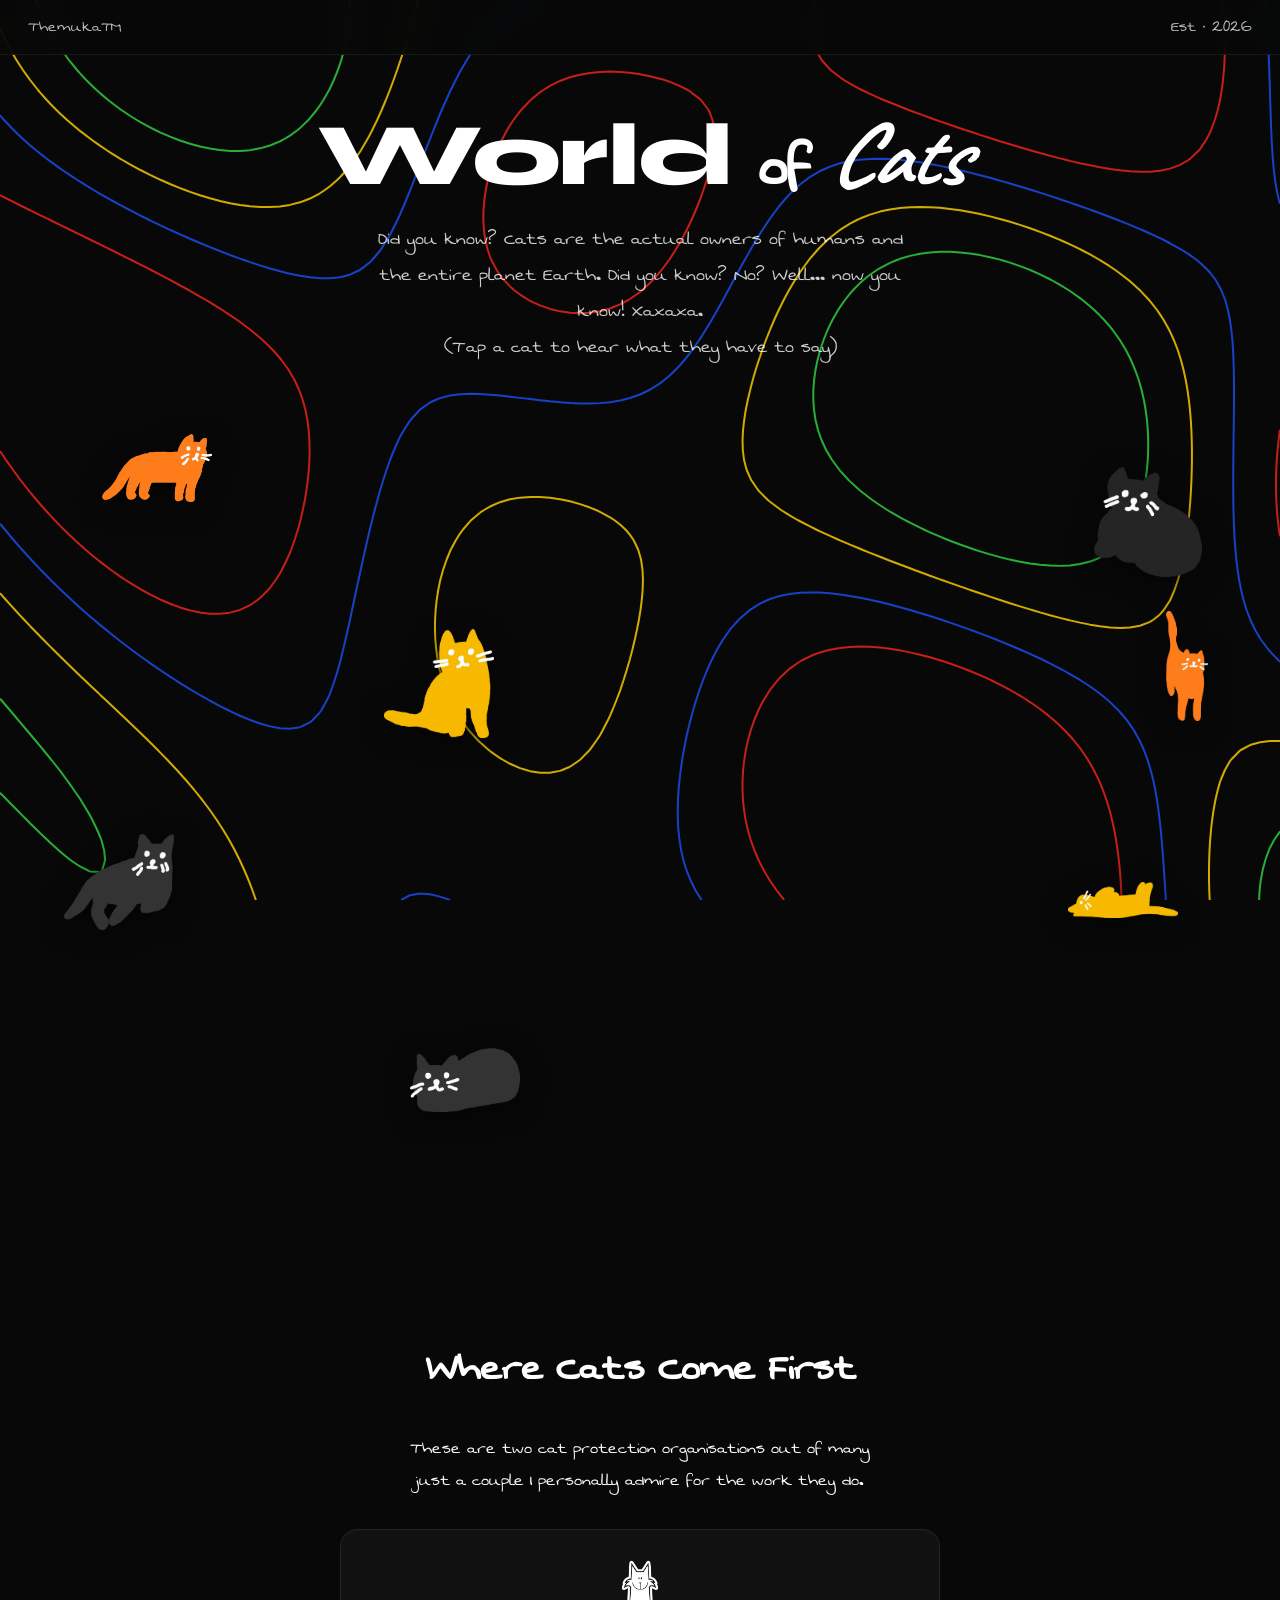
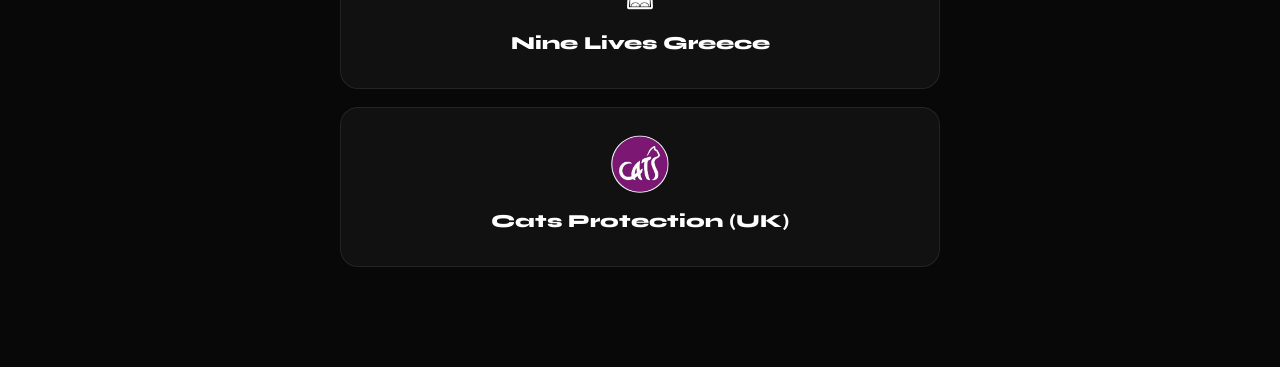
==== commit 981dfbd9: "Refactor cats/index.html for improved layout and style Updated HTML structure and styles for the cat" ====
--- a/cats/index.html
+++ b/cats/index.html
@@ -3,13 +3,12 @@
 <head>
   <meta charset="UTF-8" />
   <meta name="viewport" content="width=device-width, initial-scale=1.0" />
-  <title>Themukaaa - I Love Cats</title>
+  <title>I Love Cats</title>
   <link rel="icon" type="image/svg+xml" href="/assets/favicon.svg" />
   <link rel="stylesheet" href="/style.css" />
   <link href="https://fonts.googleapis.com/css2?family=Syne:wght@700;800&family=Caveat:wght@500;700&family=DM+Sans:wght@300;400;500&family=Swanky+and+Moo+Moo&display=swap" rel="stylesheet" />
   <style>
 
-    /* HERO */
     .cats-hero {
       position: relative;
       z-index: 2;
@@ -68,7 +67,6 @@
       animation: floatShape linear infinite;
     }
 
-    /* CAT SCATTER FIELD */
     .cats-field {
       position: relative;
       z-index: 2;
@@ -124,7 +122,6 @@
       pointer-events: auto;
     }
 
-    /* When cat is near left edge, shift bubble right */
     .cat-item.edge-left .cat-bubble {
       left: 0;
       transform: translateX(0) translateY(6px);
@@ -137,7 +134,6 @@
       transform: translateX(0);
     }
 
-    /* When cat is near right edge, shift bubble left */
     .cat-item.edge-right .cat-bubble {
       left: auto;
       right: 0;
@@ -173,7 +169,6 @@
       margin-bottom: 6px;
     }
 
-    /* WHERE CATS COME FIRST */
     .charity-section {
       position: relative;
       z-index: 2;
@@ -253,13 +248,11 @@
 <body>
   <canvas id="bgCanvas"></canvas>
 
-  <!-- Navbar -->
   <nav class="navbar">
     <a href="/" class="nav-name" style="text-decoration:none">Themuka&#8482;</a>
     <span class="nav-est">Est · 2026</span>
   </nav>
 
-  <!-- Hero -->
   <div class="cats-hero">
     <h1 class="cats-title">
       <span class="word-world">World </span><span class="word-of">of </span><span class="word-cats">Cats</span>
@@ -268,7 +261,6 @@
     <p class="cats-tap-hint">(Tap a cat to hear what they have to say)</p>
   </div>
 
-  <!-- Scattered cat stickers with fun facts -->
   <div class="cats-field" id="catsField">
 
     <div class="cat-item" style="top:2%;left:8%">
@@ -322,7 +314,6 @@
 
   </div>
 
-  <!-- Where Cats Come First -->
   <div class="charity-section">
     <h2 class="charity-heading">Where Cats Come First</h2>
     <p class="charity-intro">These are two cat protection organisations out of many just a couple I personally admire for the work they do.</p>
@@ -343,10 +334,8 @@
 
   <script src="/script.js"></script>
   <script>
-    // Tap to open/close fun fact bubbles - works on mobile and desktop
     const catItems = document.querySelectorAll('.cat-item');
 
-    // Detect cats near screen edges and tag them so bubble shifts inward
     function tagEdgeCats() {
       const screenW = window.innerWidth;
       catItems.forEach(item => {
@@ -376,7 +365,6 @@
       });
     });
 
-    // Tap anywhere else closes the open bubble
     document.addEventListener('click', () => {
       catItems.forEach(c => c.classList.remove('active'));
     });
